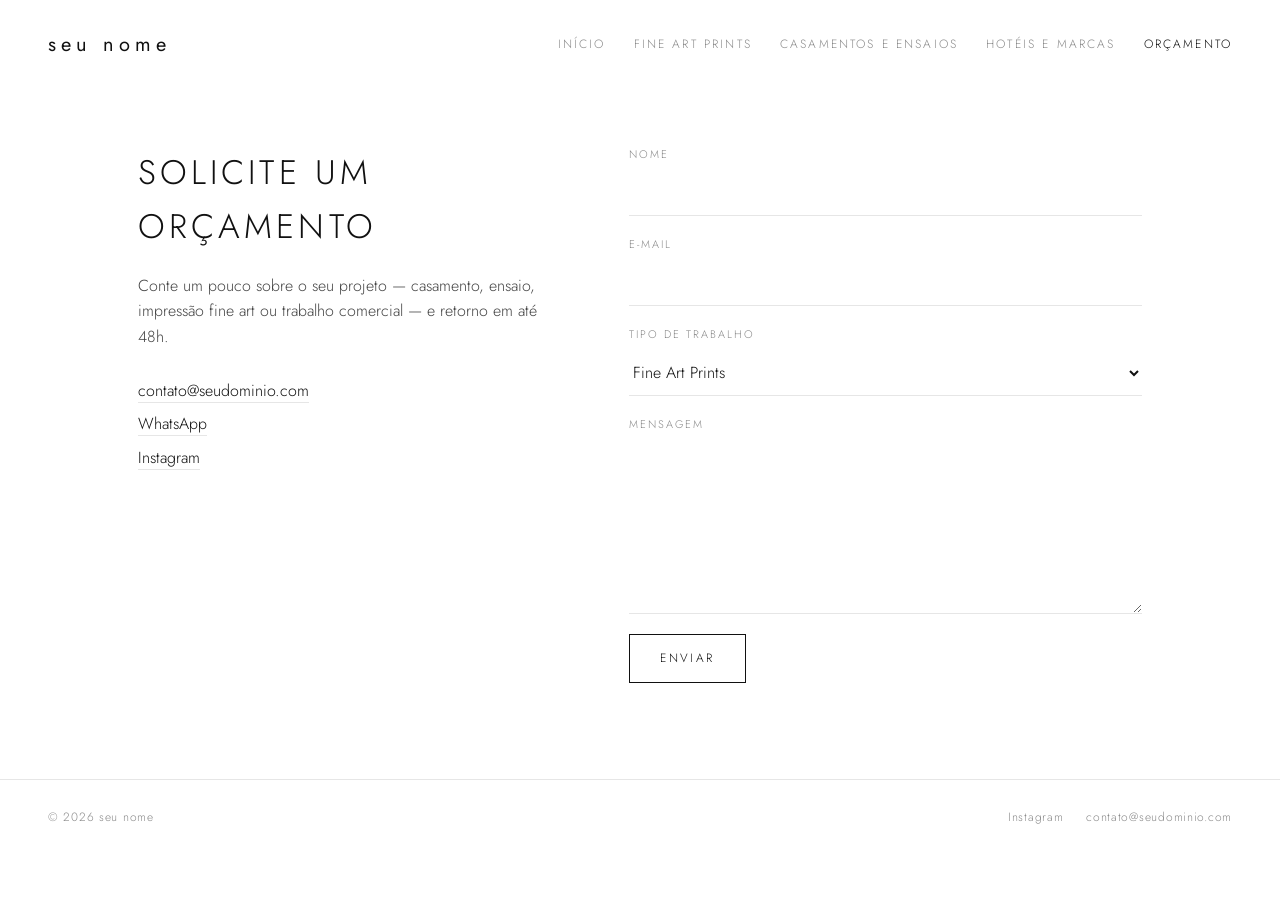
==== contato.html @ 7134f103 "Publish photography site Co-Authored-By: Claude Opus 5.5 <noreply@anthropic.com> Claude-Session: htt" ====
<!DOCTYPE html>
<html lang="pt-BR">
<head>
  <meta charset="UTF-8">
  <meta name="viewport" content="width=device-width, initial-scale=1">
  <title>Fotografia</title>
  <meta name="description" content="Fotografia autoral, casamentos, ensaios e projetos comerciais.">
  <link rel="preconnect" href="https://fonts.googleapis.com">
  <link rel="preconnect" href="https://fonts.gstatic.com" crossorigin>
  <link href="https://fonts.googleapis.com/css2?family=Jost:wght@300;400&display=swap" rel="stylesheet">
  <link rel="stylesheet" href="css/style.css">
</head>
<body data-page="contato">
  <main></main>
  <noscript><p style="padding:120px 24px;text-align:center">Ative o JavaScript para ver as galerias.</p></noscript>
  <script src="js/dados.js"></script>
  <script src="js/main.js"></script>
</body>
</html>
---- css/style.css ----
/* ===== Tema (ajuste cores e fontes aqui) ===== */
:root {
  --fundo: #ffffff;
  --texto: #111111;
  --suave: #8a8a8a;
  --linha: #e6e6e6;
  --fonte: "Jost", "Helvetica Neue", Arial, sans-serif;
  --gap: 24px;
  --margem: 48px;
  --header: 90px;
}

* { box-sizing: border-box; margin: 0; padding: 0; }
html { -webkit-text-size-adjust: 100%; }
body {
  font-family: var(--fonte);
  font-weight: 300;
  color: var(--texto);
  background: var(--fundo);
  line-height: 1.6;
  opacity: 0;
  animation: entrar .5s ease forwards;
}
body.saindo { opacity: 0; transition: opacity .25s ease; animation: none; }
@keyframes entrar { to { opacity: 1; } }

a { color: inherit; text-decoration: none; }
img { display: block; max-width: 100%; }
button { font: inherit; color: inherit; background: none; border: 0; cursor: pointer; }

main { min-height: calc(100vh - 160px); padding-top: var(--header); }

/* ===== Cabeçalho ===== */
.site-header {
  position: fixed; inset: 0 0 auto 0; z-index: 50;
  height: var(--header);
  display: flex; align-items: center; justify-content: space-between;
  padding: 0 var(--margem);
  background: var(--fundo);
  transition: height .3s ease, box-shadow .3s ease;
}
.site-header.rolado { height: 64px; box-shadow: 0 1px 0 var(--linha); }

.logo {
  font-size: 20px; letter-spacing: .25em; text-transform: lowercase; font-weight: 400;
}
.nav { display: flex; gap: 28px; }
.nav a, .menu-mobile a {
  font-size: 12px; letter-spacing: .18em; text-transform: uppercase;
  color: var(--suave); transition: color .2s;
}
.nav a:hover, .nav a.ativo, .menu-mobile a.ativo { color: var(--texto); }

.hamburger { display: none; width: 28px; height: 20px; position: relative; z-index: 60; }
.hamburger i {
  position: absolute; left: 0; width: 100%; height: 1px; background: var(--texto);
  transition: transform .3s, opacity .3s, top .3s;
}
.hamburger i:nth-child(1) { top: 2px; }
.hamburger i:nth-child(2) { top: 10px; }
.hamburger i:nth-child(3) { top: 18px; }
.menu-aberto .hamburger i:nth-child(1) { top: 10px; transform: rotate(45deg); }
.menu-aberto .hamburger i:nth-child(2) { opacity: 0; }
.menu-aberto .hamburger i:nth-child(3) { top: 10px; transform: rotate(-45deg); }

.menu-mobile {
  position: fixed; inset: 0; z-index: 40;
  background: var(--fundo);
  display: flex; align-items: center; justify-content: center;
  opacity: 0; pointer-events: none; transition: opacity .3s ease;
}
.menu-mobile nav { display: flex; flex-direction: column; gap: 26px; text-align: center; }
.menu-mobile a { font-size: 15px; }
.menu-aberto .menu-mobile { opacity: 1; pointer-events: auto; }
.menu-aberto { overflow: hidden; }

/* ===== Imagens com fade ===== */
img.fade { opacity: 0; transition: opacity .8s ease, transform .8s ease; }
img.fade.ok { opacity: 1; }

/* ===== Grade de projetos ===== */
.covers {
  display: grid;
  grid-template-columns: repeat(3, 1fr);
  gap: var(--gap);
  padding: 24px var(--margem) 80px;
}
.cover { display: block; }
.cover-img { position: relative; aspect-ratio: 3 / 4; overflow: hidden; background: #f3f3f3; }
.cover-img img { width: 100%; height: 100%; object-fit: cover; }
.cover:hover .cover-img img { transform: scale(1.04); }
.cover-info { padding: 14px 0 0; text-align: center; }
.cover-info .titulo { font-size: 13px; letter-spacing: .16em; text-transform: uppercase; font-weight: 400; }
.cover-info .ano { font-size: 12px; color: var(--suave); letter-spacing: .1em; }

/* ===== Home ===== */
.hero { position: relative; background: #222; height: calc(100vh - var(--header)); min-height: 420px; overflow: hidden; margin: 0 var(--margem); }
.slide {
  position: absolute; inset: 0;
  background-size: cover; background-position: center;
  opacity: 0; transform: scale(1.06);
  transition: opacity 1.6s ease, transform 6s ease;
}
.slide.ativo { opacity: 1; transform: scale(1); }
.hero::after { content: ""; position: absolute; inset: 0; background: linear-gradient(to top, rgba(0,0,0,.45), transparent 55%); }
.hero-texto { position: absolute; left: 48px; bottom: 48px; z-index: 2; color: #fff; max-width: 520px; }
.hero-texto h1 { font-weight: 300; font-size: clamp(32px, 5vw, 60px); letter-spacing: .12em; text-transform: lowercase; line-height: 1.1; }
.hero-texto p { margin: 12px 0 24px; font-size: 15px; opacity: .9; }

.categorias {
  display: grid; grid-template-columns: repeat(3, 1fr); gap: var(--gap);
  padding: var(--gap) var(--margem) 80px;
}
.categoria { position: relative; aspect-ratio: 4 / 5; overflow: hidden; background: #f3f3f3; }
.categoria img { width: 100%; height: 100%; object-fit: cover; }
.categoria:hover img { transform: scale(1.04); }
.categoria span {
  position: absolute; inset: auto 0 0 0; padding: 22px;
  color: #fff; font-size: 13px; letter-spacing: .2em; text-transform: uppercase;
  background: linear-gradient(to top, rgba(0,0,0,.5), transparent);
}

/* ===== Botões ===== */
.botao {
  display: inline-block; padding: 14px 30px;
  border: 1px solid var(--texto);
  font-size: 12px; letter-spacing: .2em; text-transform: uppercase;
  transition: background .25s, color .25s;
}
.botao:hover { background: var(--texto); color: var(--fundo); }
.botao.claro { border-color: #fff; color: #fff; }
.botao.claro:hover { background: #fff; color: #111; }

/* ===== Página de projeto ===== */
.projeto { max-width: 1200px; margin: 0 auto; padding: 40px var(--margem) 80px; }
.projeto-topo { text-align: center; max-width: 640px; margin: 0 auto 48px; }
.projeto-topo h1 { font-weight: 300; font-size: clamp(24px, 3vw, 34px); letter-spacing: .18em; text-transform: uppercase; }
.projeto-topo .ano { color: var(--suave); font-size: 13px; letter-spacing: .1em; margin-top: 4px; }
.projeto-topo p { margin-top: 18px; color: #444; }

.fotos { columns: 2; column-gap: var(--gap); }
.foto { display: block; width: 100%; margin-bottom: var(--gap); break-inside: avoid; cursor: zoom-in; background: #f3f3f3; }
.foto img { width: 100%; height: auto; }

.projeto-nav {
  display: flex; justify-content: space-between; gap: 16px;
  margin-top: 56px; padding-top: 24px; border-top: 1px solid var(--linha);
  font-size: 12px; letter-spacing: .14em; text-transform: uppercase; color: var(--suave);
}
.projeto-nav a:hover { color: var(--texto); }
.cta { text-align: center; margin-top: 64px; }
.cta p { margin-bottom: 16px; color: var(--suave); }

/* ===== Lightbox ===== */
.lightbox {
  position: fixed; inset: 0; z-index: 100;
  background: rgba(255,255,255,.96);
  display: flex; align-items: center; justify-content: center;
  opacity: 0; pointer-events: none; transition: opacity .3s ease;
}
.lightbox.aberto { opacity: 1; pointer-events: auto; }
.lightbox img { max-width: calc(100vw - 160px); max-height: calc(100vh - 100px); object-fit: contain; }
.lightbox button { position: absolute; font-size: 40px; font-weight: 200; line-height: 1; padding: 16px; color: #333; }
.lb-fechar { top: 12px; right: 20px; }
.lb-ant { left: 16px; top: 50%; transform: translateY(-50%); }
.lb-prox { right: 16px; top: 50%; transform: translateY(-50%); }
.lb-cont { position: absolute; bottom: 20px; font-size: 12px; letter-spacing: .15em; color: var(--suave); }

/* ===== Contato ===== */
.contato {
  display: grid; grid-template-columns: 1fr 1.2fr; gap: 64px;
  max-width: 1100px; margin: 0 auto; padding: 56px var(--margem) 96px;
}
.contato h1 { font-weight: 300; font-size: clamp(24px, 3vw, 34px); letter-spacing: .12em; text-transform: uppercase; margin-bottom: 18px; }
.contato p { color: #444; }
.contato-links { list-style: none; margin-top: 28px; display: grid; gap: 8px; }
.contato-links a { border-bottom: 1px solid var(--linha); }
.contato-links a:hover { border-color: var(--texto); }

.form { display: grid; gap: 20px; }
.form label { display: grid; gap: 6px; font-size: 11px; letter-spacing: .18em; text-transform: uppercase; color: var(--suave); }
.form input, .form select, .form textarea {
  font: inherit; font-size: 16px; color: var(--texto); text-transform: none; letter-spacing: 0;
  padding: 10px 0; border: 0; border-bottom: 1px solid var(--linha); background: transparent; border-radius: 0;
}
.form input:focus, .form select:focus, .form textarea:focus { outline: none; border-color: var(--texto); }
.form textarea { resize: vertical; }
.form .botao { justify-self: start; background: none; cursor: pointer; }

/* ===== Rodapé ===== */
.site-footer {
  display: flex; justify-content: space-between; flex-wrap: wrap; gap: 12px;
  padding: 28px var(--margem); border-top: 1px solid var(--linha);
  font-size: 12px; color: var(--suave); letter-spacing: .06em;
}
.site-footer a { margin-left: 18px; }
.site-footer a:hover { color: var(--texto); }

/* ===== Responsivo (mesmos pontos de quebra do site de referência) ===== */
@media (max-width: 1024px) {
  .nav { display: none; }
  .hamburger { display: block; }
}
@media (max-width: 768px) {
  :root { --margem: 16px; --gap: 16px; --header: 70px; }
  .covers, .categorias { grid-template-columns: repeat(2, 1fr); }
  .fotos { columns: 1; }
  .contato { grid-template-columns: 1fr; gap: 40px; }
  .hero-texto { left: 24px; bottom: 28px; right: 24px; }
  .lightbox img { max-width: 100vw; }
  .lb-ant, .lb-prox { display: none; }
}
@media (max-width: 540px) {
  .covers, .categorias { grid-template-columns: 1fr; }
  .projeto-nav a:first-child, .projeto-nav a:last-child { max-width: 40%; }
  .site-footer a { margin: 0 14px 0 0; }
}

@media (prefers-reduced-motion: reduce) {
  *, *::before, *::after { animation: none !important; transition: none !important; }
  body { opacity: 1; }
}
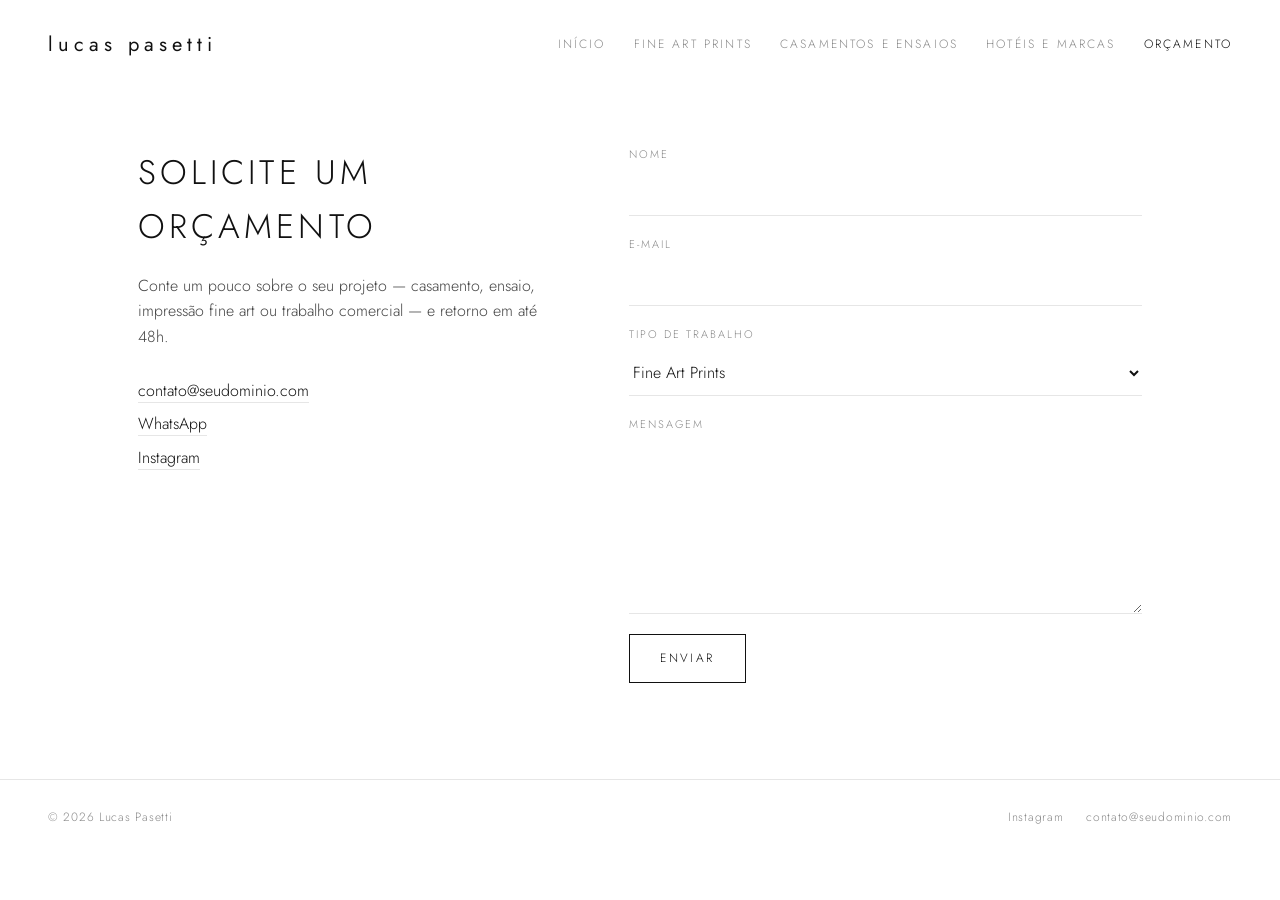
==== commit a0e58731: "Set site name and description to Lucas Pasetti Co-Authored-By: Claude Opus 5.5 <noreply@anthropic.co" ====
--- a/contato.html
+++ b/contato.html
@@ -3,8 +3,8 @@
 <head>
   <meta charset="UTF-8">
   <meta name="viewport" content="width=device-width, initial-scale=1">
-  <title>Fotografia</title>
-  <meta name="description" content="Fotografia autoral, casamentos, ensaios e projetos comerciais.">
+  <title>Lucas Pasetti — Fotografia</title>
+  <meta name="description" content="Lucas Pasetti — fotografia particular, o olhar de um aprendiz.">
   <link rel="preconnect" href="https://fonts.googleapis.com">
   <link rel="preconnect" href="https://fonts.gstatic.com" crossorigin>
   <link href="https://fonts.googleapis.com/css2?family=Jost:wght@300;400&display=swap" rel="stylesheet">
